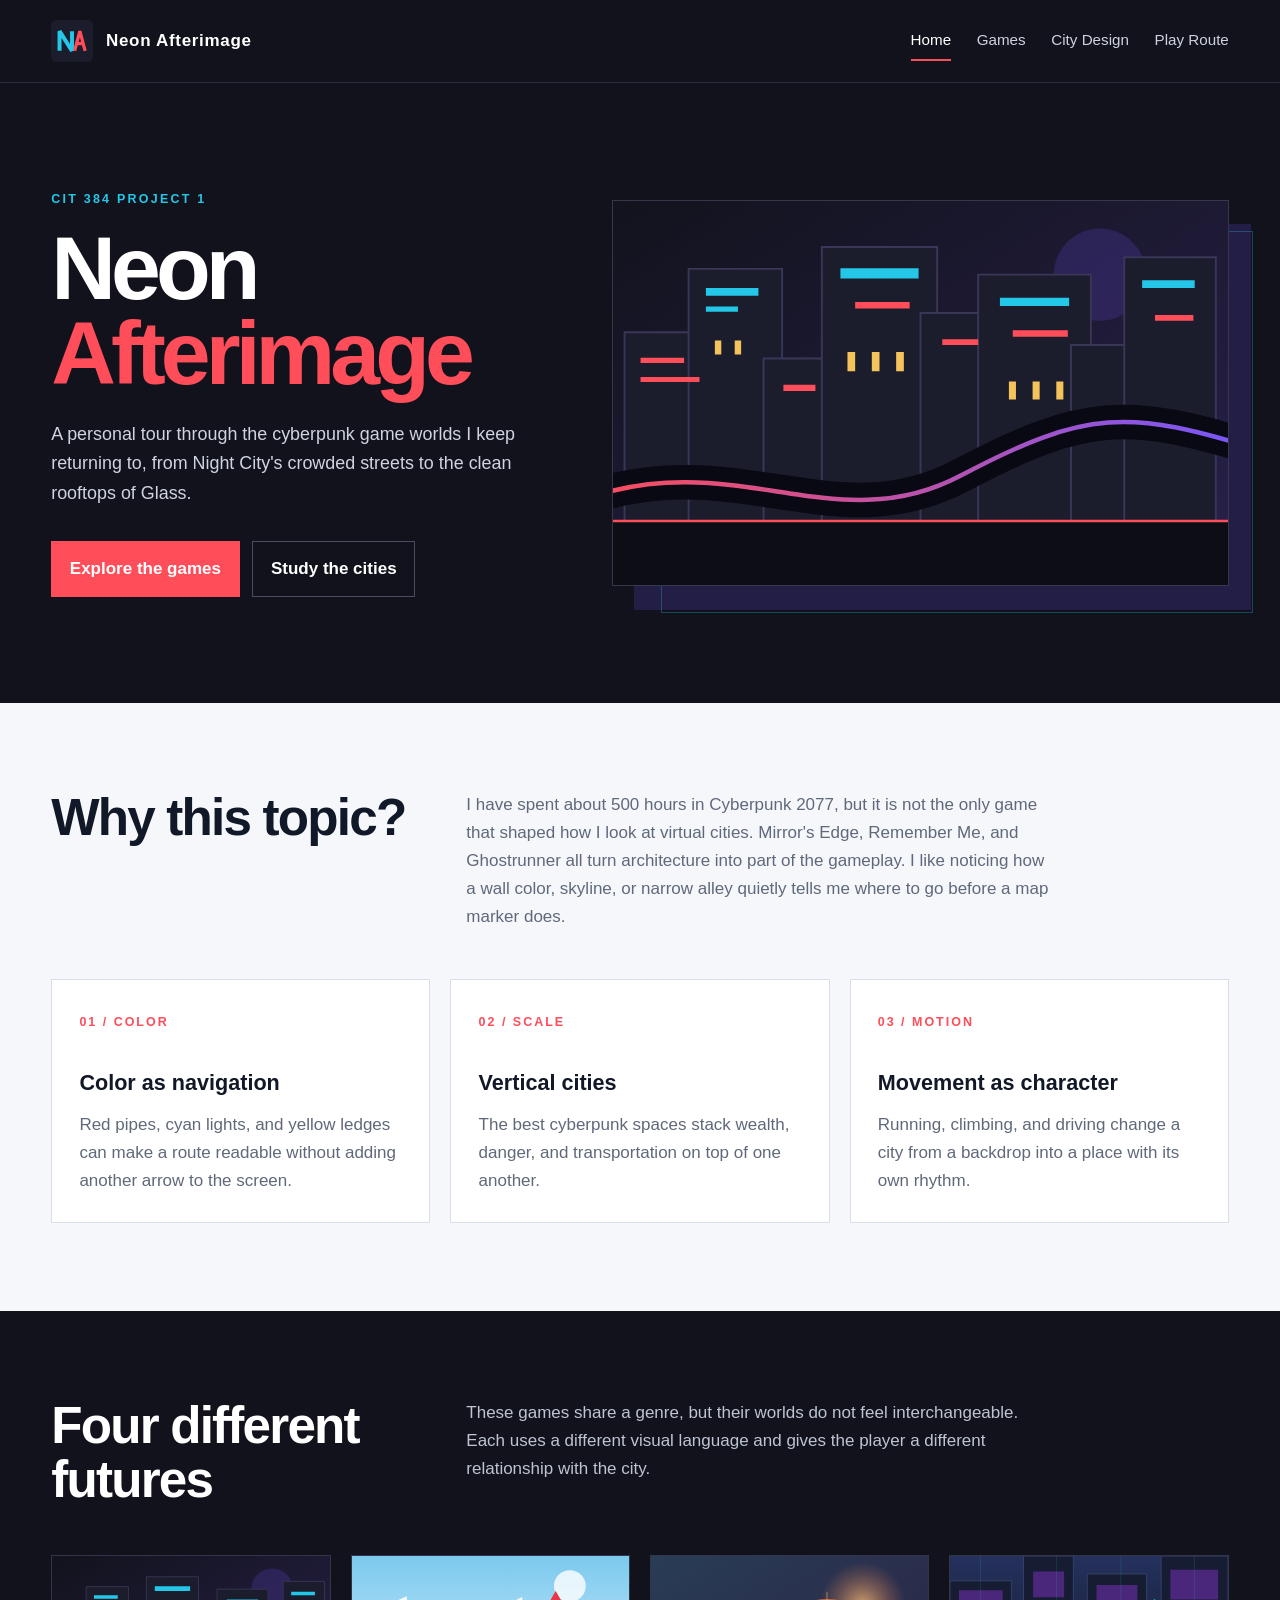
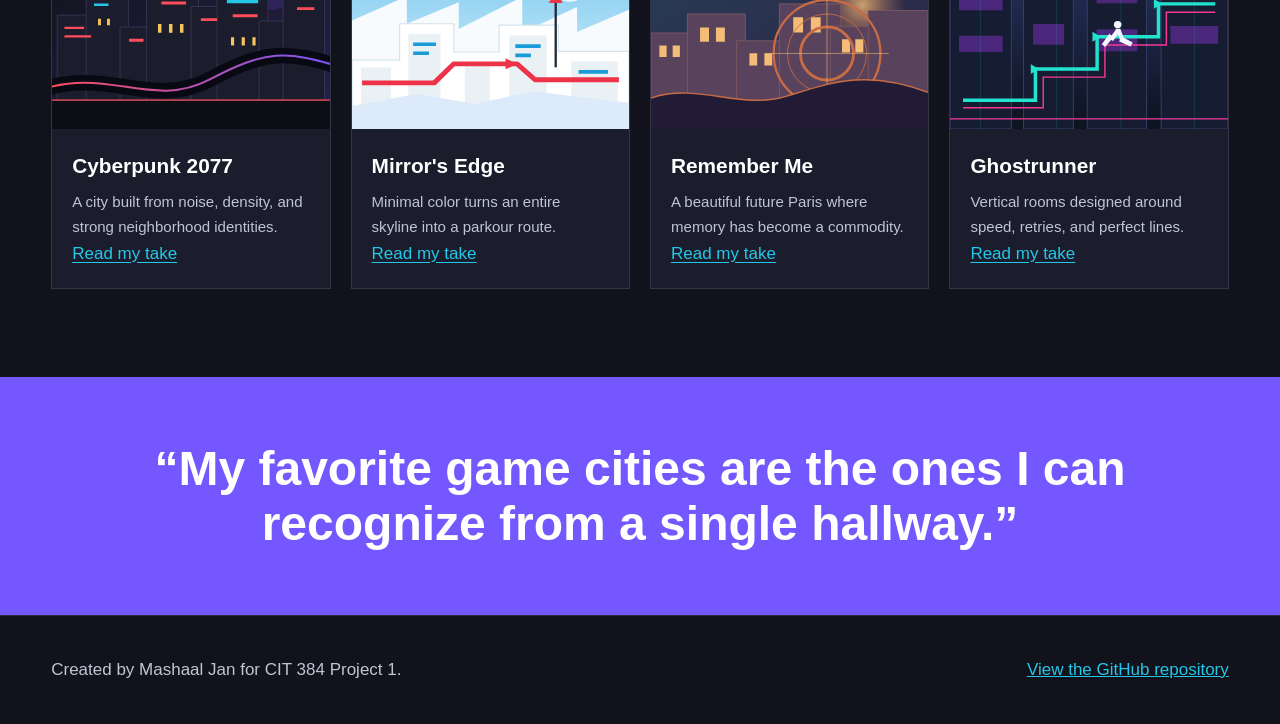
==== index.html @ 9e704fef "Complete CIT 384 Project 1" ====
<!doctype html>
<html lang="en">
<head>
  <meta charset="utf-8">
  <meta name="viewport" content="width=device-width, initial-scale=1">
  <meta name="description" content="A personal look at cyberpunk games, their cities, and the ways they make movement memorable.">
  <title>Neon Afterimage | Cyberpunk Games and City Design</title>
  <link rel="stylesheet" href="css/styles.css">
</head>
<body>
  <a class="skip-link" href="#main-content">Skip to main content</a>
  <header class="site-header">
    <div class="nav-shell">
      <a class="brand" href="index.html"><img src="images/logo-mark.svg" alt="Neon Afterimage logo"><span>Neon Afterimage</span></a>
      <nav class="site-nav" aria-label="Main navigation">
        <ul>
          <li><a class="active" href="index.html" aria-current="page">Home</a></li>
          <li><a href="games.html">Games</a></li>
          <li><a href="cities.html">City Design</a></li>
          <li><a href="route.html">Play Route</a></li>
        </ul>
      </nav>
    </div>
  </header>

  <main id="main-content">
    <section class="hero">
      <div class="hero-grid">
        <div>
          <p class="eyebrow">CIT 384 Project 1</p>
          <h1>Neon <span>Afterimage</span></h1>
          <p class="hero-copy">A personal tour through the cyberpunk game worlds I keep returning to, from Night City's crowded streets to the clean rooftops of Glass.</p>
          <div class="button-row">
            <a class="button" href="games.html">Explore the games</a>
            <a class="button secondary" href="cities.html">Study the cities</a>
          </div>
        </div>
        <div class="hero-art"><img src="images/neon-city.svg" alt="Abstract neon skyline with elevated roads"></div>
      </div>
    </section>

    <section class="section">
      <div class="section-shell">
        <div class="section-heading">
          <h2>Why this topic?</h2>
          <p>I have spent about 500 hours in Cyberpunk 2077, but it is not the only game that shaped how I look at virtual cities. Mirror's Edge, Remember Me, and Ghostrunner all turn architecture into part of the gameplay. I like noticing how a wall color, skyline, or narrow alley quietly tells me where to go before a map marker does.</p>
        </div>
        <div class="reason-grid">
          <article class="reason-card"><span class="number">01 / COLOR</span><h3>Color as navigation</h3><p>Red pipes, cyan lights, and yellow ledges can make a route readable without adding another arrow to the screen.</p></article>
          <article class="reason-card"><span class="number">02 / SCALE</span><h3>Vertical cities</h3><p>The best cyberpunk spaces stack wealth, danger, and transportation on top of one another.</p></article>
          <article class="reason-card"><span class="number">03 / MOTION</span><h3>Movement as character</h3><p>Running, climbing, and driving change a city from a backdrop into a place with its own rhythm.</p></article>
        </div>
      </div>
    </section>

    <section class="section dark">
      <div class="section-shell">
        <div class="section-heading">
          <h2>Four different futures</h2>
          <p>These games share a genre, but their worlds do not feel interchangeable. Each uses a different visual language and gives the player a different relationship with the city.</p>
        </div>
        <div class="world-grid">
          <article class="world-card"><img src="images/neon-city.svg" alt="Dense violet and cyan skyline"><div><h3>Cyberpunk 2077</h3><p>A city built from noise, density, and strong neighborhood identities.</p><a href="games.html#cyberpunk">Read my take</a></div></article>
          <article class="world-card"><img src="images/white-city.svg" alt="White rooftop crossed by red pathways"><div><h3>Mirror's Edge</h3><p>Minimal color turns an entire skyline into a parkour route.</p><a href="games.html#mirrors-edge">Read my take</a></div></article>
          <article class="world-card"><img src="images/memory-city.svg" alt="Warm layered city with memory-like rings"><div><h3>Remember Me</h3><p>A beautiful future Paris where memory has become a commodity.</p><a href="games.html#remember-me">Read my take</a></div></article>
          <article class="world-card"><img src="images/neon-runner.svg" alt="Runner moving through a tall neon city"><div><h3>Ghostrunner</h3><p>Vertical rooms designed around speed, retries, and perfect lines.</p><a href="games.html#ghostrunner">Read my take</a></div></article>
        </div>
      </div>
    </section>

    <blockquote class="pull-quote">“My favorite game cities are the ones I can recognize from a single hallway.”</blockquote>
  </main>
  <footer class="site-footer"><div class="footer-shell"><p>Created by Mashaal Jan for CIT 384 Project 1.</p><p><a href="https://github.com/MartianMashaal/cit384-project1">View the GitHub repository</a></p></div></footer>
</body>
</html>
---- css/styles.css ----
:root {
  --ink: #111827;
  --paper: #f5f7fb;
  --white: #ffffff;
  --muted: #60697a;
  --line: #d9deea;
  --night: #11121c;
  --night-soft: #1b1d2c;
  --red: #ff4d5a;
  --cyan: #25c7e8;
  --violet: #7457ff;
  --content-width: 1180px;
}

* { box-sizing: border-box; }
html { scroll-behavior: smooth; }

body {
  margin: 0;
  color: var(--ink);
  background: var(--paper);
  font-family: Arial, Helvetica, sans-serif;
  font-size: 17px;
  line-height: 1.65;
}

img { display: block; max-width: 100%; }
a { color: inherit; }
data { font: inherit; }

.skip-link {
  position: absolute;
  left: 1rem;
  top: -5rem;
  z-index: 10;
  padding: .75rem 1rem;
  color: white;
  background: var(--violet);
}
.skip-link:focus { top: 1rem; }

.site-header {
  color: white;
  background: var(--night);
  border-bottom: 1px solid #2b2d3d;
}

.nav-shell, .section-shell, .footer-shell {
  width: min(92%, var(--content-width));
  margin: 0 auto;
}

.nav-shell {
  min-height: 82px;
  display: flex;
  align-items: center;
  justify-content: space-between;
  gap: 2rem;
}

.brand {
  display: flex;
  align-items: center;
  gap: .8rem;
  color: white;
  text-decoration: none;
  font-weight: 800;
  letter-spacing: .04em;
}
.brand img { width: 42px; height: 42px; }
.site-nav ul { display: flex; gap: 1.6rem; margin: 0; padding: 0; list-style: none; }
.site-nav a {
  display: block;
  padding: .4rem 0;
  color: #cdd2df;
  border-bottom: 2px solid transparent;
  text-decoration: none;
  font-size: .95rem;
}
.site-nav a:hover, .site-nav a:focus, .site-nav a.active {
  color: white;
  border-bottom-color: var(--red);
}

.hero, .page-hero { color: white; background: var(--night); }
.hero-grid {
  width: min(92%, var(--content-width));
  min-height: 620px;
  margin: 0 auto;
  padding: 4.5rem 0;
  display: grid;
  grid-template-columns: .9fr 1.1fr;
  align-items: center;
  gap: 3.5rem;
}
.eyebrow {
  margin: 0 0 1rem;
  color: var(--cyan);
  font-size: .78rem;
  font-weight: 800;
  letter-spacing: .18em;
  text-transform: uppercase;
}
.hero h1, .page-hero h1 {
  margin: 0;
  max-width: 13ch;
  font-size: clamp(3rem, 7vw, 5.8rem);
  line-height: .95;
  letter-spacing: -.055em;
}
.hero h1 span, .page-hero h1 span { color: var(--red); }
.hero-copy { max-width: 58ch; margin: 1.5rem 0 0; color: #cfd4df; font-size: 1.12rem; }
.hero-art { position: relative; }
.hero-art::before {
  content: "";
  position: absolute;
  inset: 8% -4% -7% 8%;
  border: 1px solid rgba(37, 199, 232, .3);
}
.hero-art img {
  position: relative;
  width: 100%;
  border: 1px solid #35384a;
  box-shadow: 22px 24px 0 rgba(116, 87, 255, .18);
}

.button-row { display: flex; flex-wrap: wrap; gap: .8rem; margin-top: 2rem; }
.button {
  display: inline-block;
  padding: .82rem 1.1rem;
  border: 1px solid var(--red);
  background: var(--red);
  color: white;
  text-decoration: none;
  font-weight: 700;
}
.button:hover, .button:focus { background: #db3443; }
.button.secondary { border-color: #4a4d60; background: transparent; }
.button.secondary:hover, .button.secondary:focus { border-color: var(--cyan); color: var(--cyan); }

.section { padding: 5.5rem 0; }
.section.dark { color: white; background: var(--night); }
.section-heading {
  display: grid;
  grid-template-columns: .65fr 1.35fr;
  gap: 3rem;
  margin-bottom: 3rem;
  align-items: start;
}
.section-heading h2 { margin: 0; font-size: clamp(2.2rem, 4vw, 3.6rem); line-height: 1.05; letter-spacing: -.035em; }
.section-heading p { margin: 0; max-width: 62ch; color: var(--muted); }
.dark .section-heading p { color: #bec4d2; }

.reason-grid, .route-grid { display: grid; grid-template-columns: repeat(3, 1fr); gap: 1.25rem; }
.world-grid { display: grid; grid-template-columns: repeat(4, 1fr); gap: 1.25rem; }
.reason-card, .route-card {
  padding: 1.7rem;
  color: var(--ink);
  background: white;
  border: 1px solid var(--line);
}
.reason-card .number { display: inline-block; margin-bottom: 2rem; color: var(--red); font-size: .78rem; font-weight: 800; letter-spacing: .16em; }
.reason-card h3, .route-card h3 { margin: 0 0 .65rem; font-size: 1.35rem; }
.reason-card p, .route-card p { margin: 0; color: var(--muted); }

.world-card { overflow: hidden; color: white; background: var(--night-soft); border: 1px solid #323548; }
.world-card img { width: 100%; aspect-ratio: 16 / 10; object-fit: cover; }
.world-card div { padding: 1.25rem; }
.world-card h3 { margin: 0; font-size: 1.3rem; }
.world-card p { margin: .4rem 0 0; color: #bfc5d3; font-size: .94rem; }
.world-card a { color: var(--cyan); text-underline-offset: .2em; }
.pull-quote { margin: 0; padding: 4rem 8%; color: white; background: var(--violet); text-align: center; font-size: clamp(1.7rem, 4vw, 3rem); font-weight: 800; line-height: 1.15; }

.page-hero { padding: 5.5rem 0 4.5rem; }
.page-hero .section-shell { display: grid; grid-template-columns: 1fr .75fr; gap: 4rem; align-items: end; }
.page-hero p:last-child { margin: 0; color: #c8cedb; font-size: 1.08rem; }

.game-list { display: grid; gap: 2rem; }
.game-card {
  display: grid;
  grid-template-columns: minmax(300px, .85fr) 1.15fr;
  overflow: hidden;
  background: white;
  border: 1px solid var(--line);
}
.game-card:nth-child(even) { grid-template-columns: 1.15fr minmax(300px, .85fr); }
.game-card:nth-child(even) figure { order: 2; }
.game-card figure { margin: 0; background: var(--night); }
.game-card figure img { width: 100%; height: 100%; min-height: 360px; object-fit: cover; }
.game-card-content { padding: 2.4rem; }
.game-kicker { display: flex; flex-wrap: wrap; gap: .5rem 1rem; margin-bottom: .65rem; color: var(--muted); font-size: .83rem; font-weight: 700; letter-spacing: .08em; text-transform: uppercase; }
.game-card h2 { margin: 0 0 .8rem; font-size: 2.2rem; line-height: 1.1; }
.game-card p { margin: 0 0 1.2rem; }
.meter-row { display: grid; grid-template-columns: 10rem 1fr 3rem; align-items: center; gap: .8rem; margin-top: .65rem; font-size: .9rem; }
meter { width: 100%; height: 1rem; }
meter::-webkit-meter-bar { background: #e5e8ef; border: 0; border-radius: 0; }
meter::-webkit-meter-optimum-value { background: linear-gradient(90deg, var(--violet), var(--cyan)); }

.table-wrap { overflow-x: auto; margin-top: 1.5rem; }
.comparison-table, .mdn-table { width: 100%; border-collapse: collapse; background: white; color: var(--ink); }
.comparison-table caption, .mdn-table caption { padding: 0 0 1rem; text-align: left; font-weight: 800; }
.comparison-table th, .comparison-table td, .mdn-table th, .mdn-table td { padding: 1rem; border: 1px solid var(--line); text-align: left; vertical-align: top; }
.comparison-table th, .mdn-table th { color: white; background: var(--night-soft); }

.city-feature { display: grid; grid-template-columns: 1.05fr .95fr; gap: 3rem; align-items: center; margin-bottom: 4rem; }
.city-feature:nth-child(even) { grid-template-columns: .95fr 1.05fr; }
.city-feature:nth-child(even) figure { order: 2; }
.city-feature figure { margin: 0; }
.city-feature figure img { border: 1px solid var(--line); }
.city-feature figcaption { margin-top: .55rem; color: var(--muted); font-size: .83rem; }
.city-feature h2 { margin: 0 0 .8rem; font-size: 2.5rem; line-height: 1.08; }
.city-feature p { margin: 0 0 1rem; }
.swatch-row { display: grid; grid-template-columns: repeat(5, 1fr); min-height: 105px; border: 1px solid var(--line); }
.swatch { display: flex; align-items: end; padding: .6rem; color: white; font-size: .72rem; font-weight: 700; }
.swatch.light { color: var(--ink); }

.ranking { display: grid; gap: 1.2rem; margin: 0; padding: 0; list-style: none; counter-reset: ranking 5; }
.ranking li { counter-increment: ranking -1; display: grid; grid-template-columns: 6rem 1fr; gap: 1.5rem; padding: 1.6rem; background: white; border: 1px solid var(--line); }
.ranking li::before { content: "#" counter(ranking); color: var(--red); font-size: 2.5rem; font-weight: 900; line-height: 1; }
.ranking h2 { margin: 0 0 .45rem; }
.ranking p { margin: 0; color: var(--muted); }
.route-grid { counter-reset: route-step; }
.route-card { counter-increment: route-step; }
.route-card::before { content: "0" counter(route-step); display: block; margin-bottom: 1rem; color: var(--violet); font-weight: 900; }
.route-card img { margin: 1rem 0; border: 1px solid var(--line); }
.build-note { padding: 1.5rem; border-left: 5px solid var(--cyan); background: #eefbfe; }
.build-note p { margin: 0; }
code { padding: .1rem .28rem; background: #e8eaf1; font-family: "Courier New", monospace; font-size: .92em; }

.site-footer { padding: 2.5rem 0; color: #bfc5d3; background: var(--night); border-top: 1px solid #2b2d3d; }
.footer-shell { display: flex; justify-content: space-between; gap: 2rem; }
.footer-shell p { margin: 0; }
.site-footer a { color: var(--cyan); }

@media (min-width: 851px) and (max-width: 1100px) {
  .world-grid { grid-template-columns: repeat(2, 1fr); }
}

@media (max-width: 850px) {
  .nav-shell, .footer-shell { align-items: flex-start; flex-direction: column; }
  .nav-shell { padding: 1rem 0; }
  .site-nav ul { flex-wrap: wrap; gap: .5rem 1.1rem; }
  .hero-grid, .page-hero .section-shell, .section-heading, .game-card, .game-card:nth-child(even), .city-feature, .city-feature:nth-child(even) { grid-template-columns: 1fr; }
  .game-card:nth-child(even) figure, .city-feature:nth-child(even) figure { order: 0; }
  .reason-grid, .world-grid, .route-grid { grid-template-columns: 1fr; }
  .meter-row { grid-template-columns: 1fr; }
}
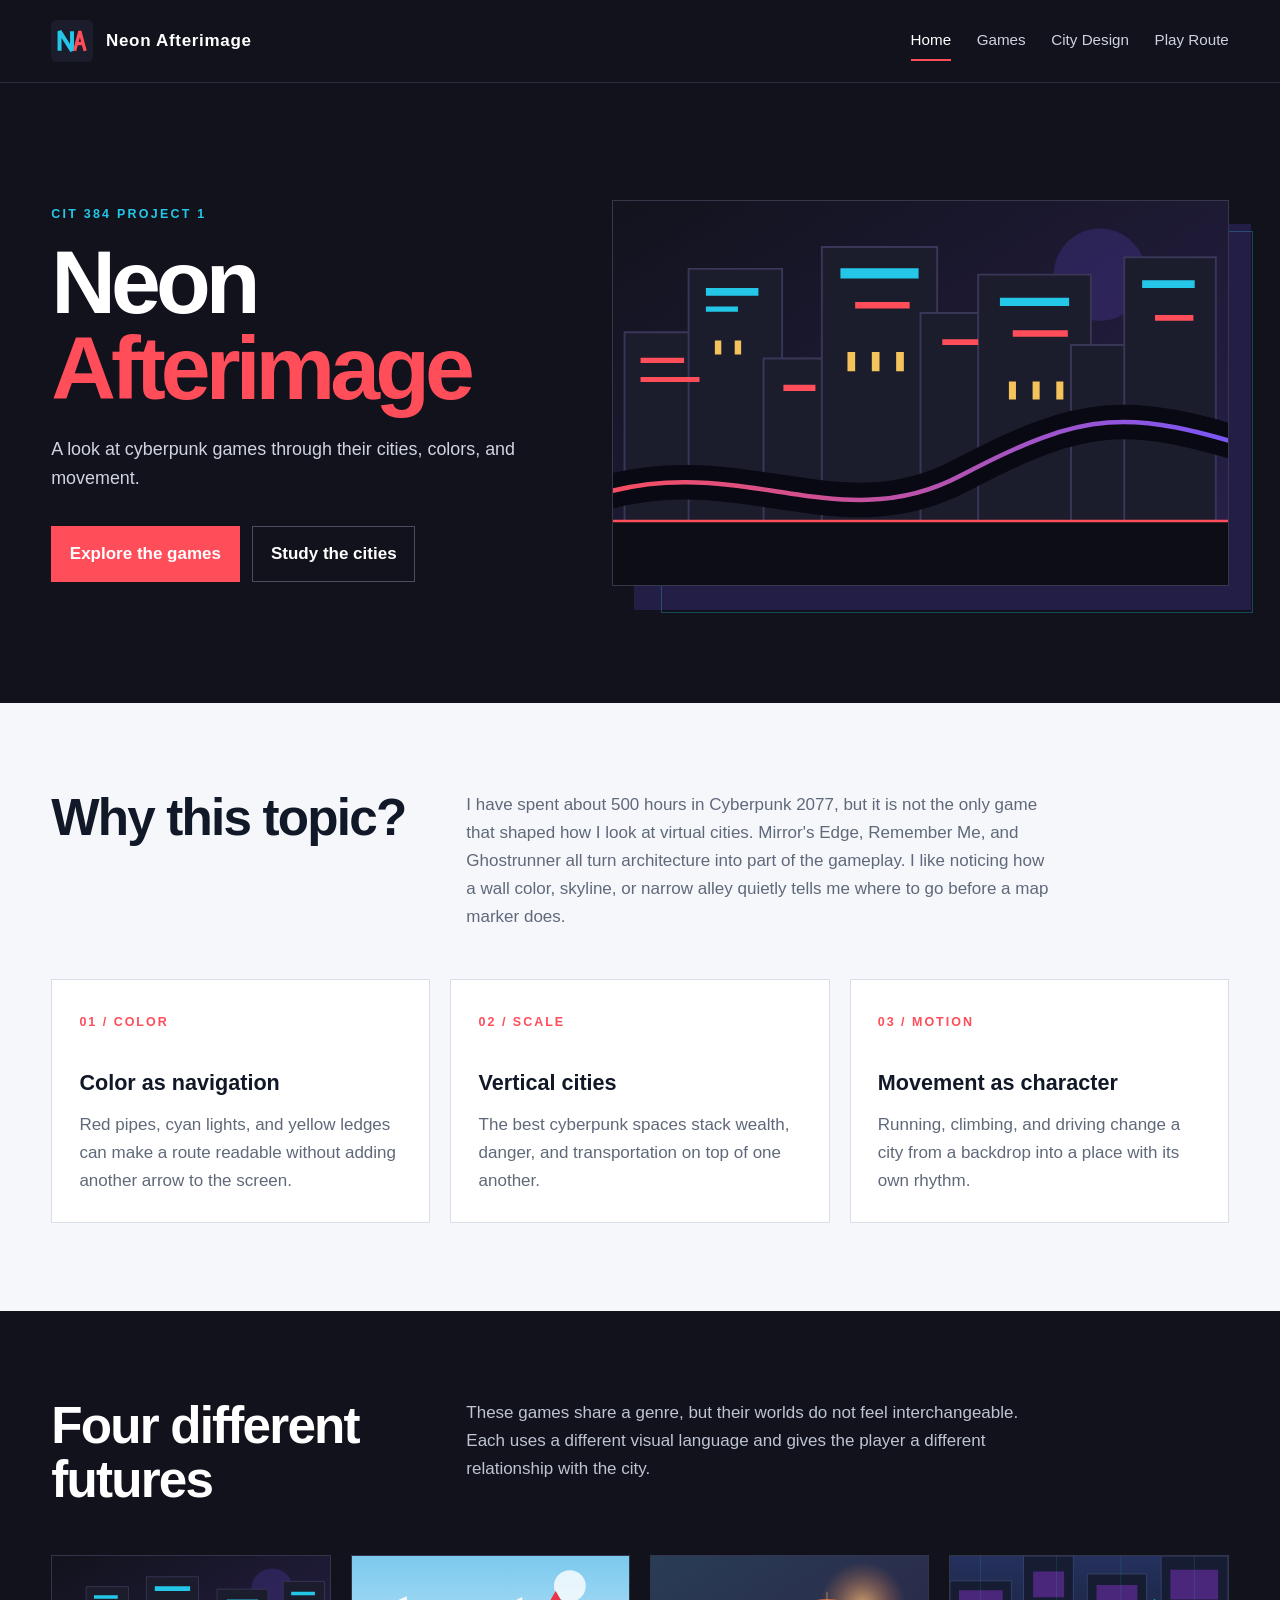
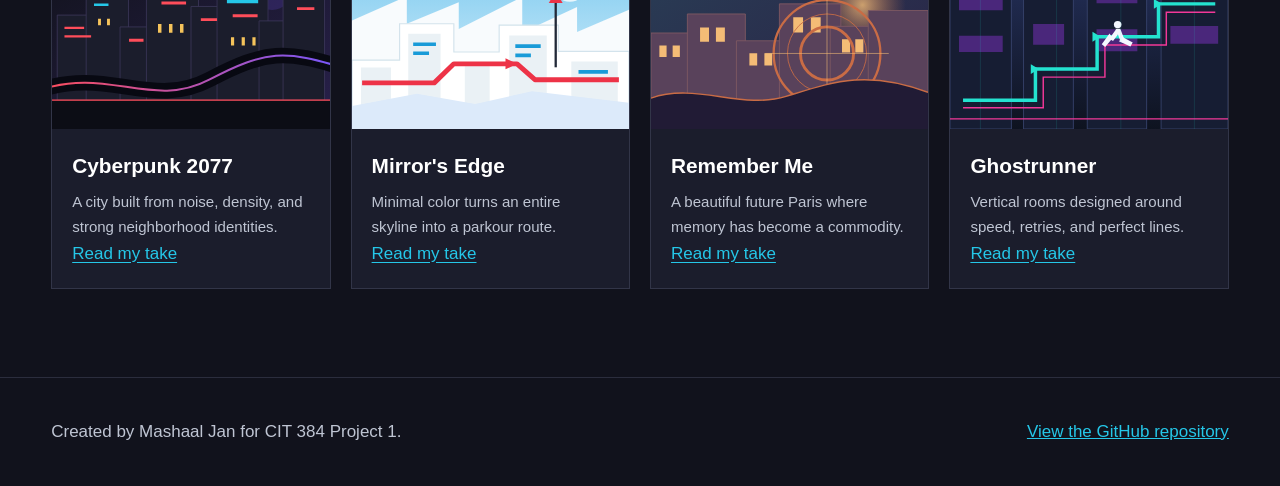
==== commit d507c975: "Remove decorative quote and unnecessary filler" ====
--- a/index.html
+++ b/index.html
@@ -29,7 +29,7 @@
         <div>
           <p class="eyebrow">CIT 384 Project 1</p>
           <h1>Neon <span>Afterimage</span></h1>
-          <p class="hero-copy">A personal tour through the cyberpunk game worlds I keep returning to, from Night City's crowded streets to the clean rooftops of Glass.</p>
+          <p class="hero-copy">A look at cyberpunk games through their cities, colors, and movement.</p>
           <div class="button-row">
             <a class="button" href="games.html">Explore the games</a>
             <a class="button secondary" href="cities.html">Study the cities</a>
@@ -68,7 +68,6 @@
       </div>
     </section>
 
-    <blockquote class="pull-quote">“My favorite game cities are the ones I can recognize from a single hallway.”</blockquote>
   </main>
   <footer class="site-footer"><div class="footer-shell"><p>Created by Mashaal Jan for CIT 384 Project 1.</p><p><a href="https://github.com/MartianMashaal/cit384-project1">View the GitHub repository</a></p></div></footer>
 </body>
--- a/css/styles.css
+++ b/css/styles.css
@@ -169,7 +169,6 @@
 .world-card h3 { margin: 0; font-size: 1.3rem; }
 .world-card p { margin: .4rem 0 0; color: #bfc5d3; font-size: .94rem; }
 .world-card a { color: var(--cyan); text-underline-offset: .2em; }
-.pull-quote { margin: 0; padding: 4rem 8%; color: white; background: var(--violet); text-align: center; font-size: clamp(1.7rem, 4vw, 3rem); font-weight: 800; line-height: 1.15; }
 
 .page-hero { padding: 5.5rem 0 4.5rem; }
 .page-hero .section-shell { display: grid; grid-template-columns: 1fr .75fr; gap: 4rem; align-items: end; }
@@ -222,9 +221,7 @@
 .route-grid { counter-reset: route-step; }
 .route-card { counter-increment: route-step; }
 .route-card::before { content: "0" counter(route-step); display: block; margin-bottom: 1rem; color: var(--violet); font-weight: 900; }
-.route-card img { margin: 1rem 0; border: 1px solid var(--line); }
-.build-note { padding: 1.5rem; border-left: 5px solid var(--cyan); background: #eefbfe; }
-.build-note p { margin: 0; }
+.route-card img { height: auto; margin: 1rem 0; border: 1px solid var(--line); }
 code { padding: .1rem .28rem; background: #e8eaf1; font-family: "Courier New", monospace; font-size: .92em; }
 
 .site-footer { padding: 2.5rem 0; color: #bfc5d3; background: var(--night); border-top: 1px solid #2b2d3d; }
